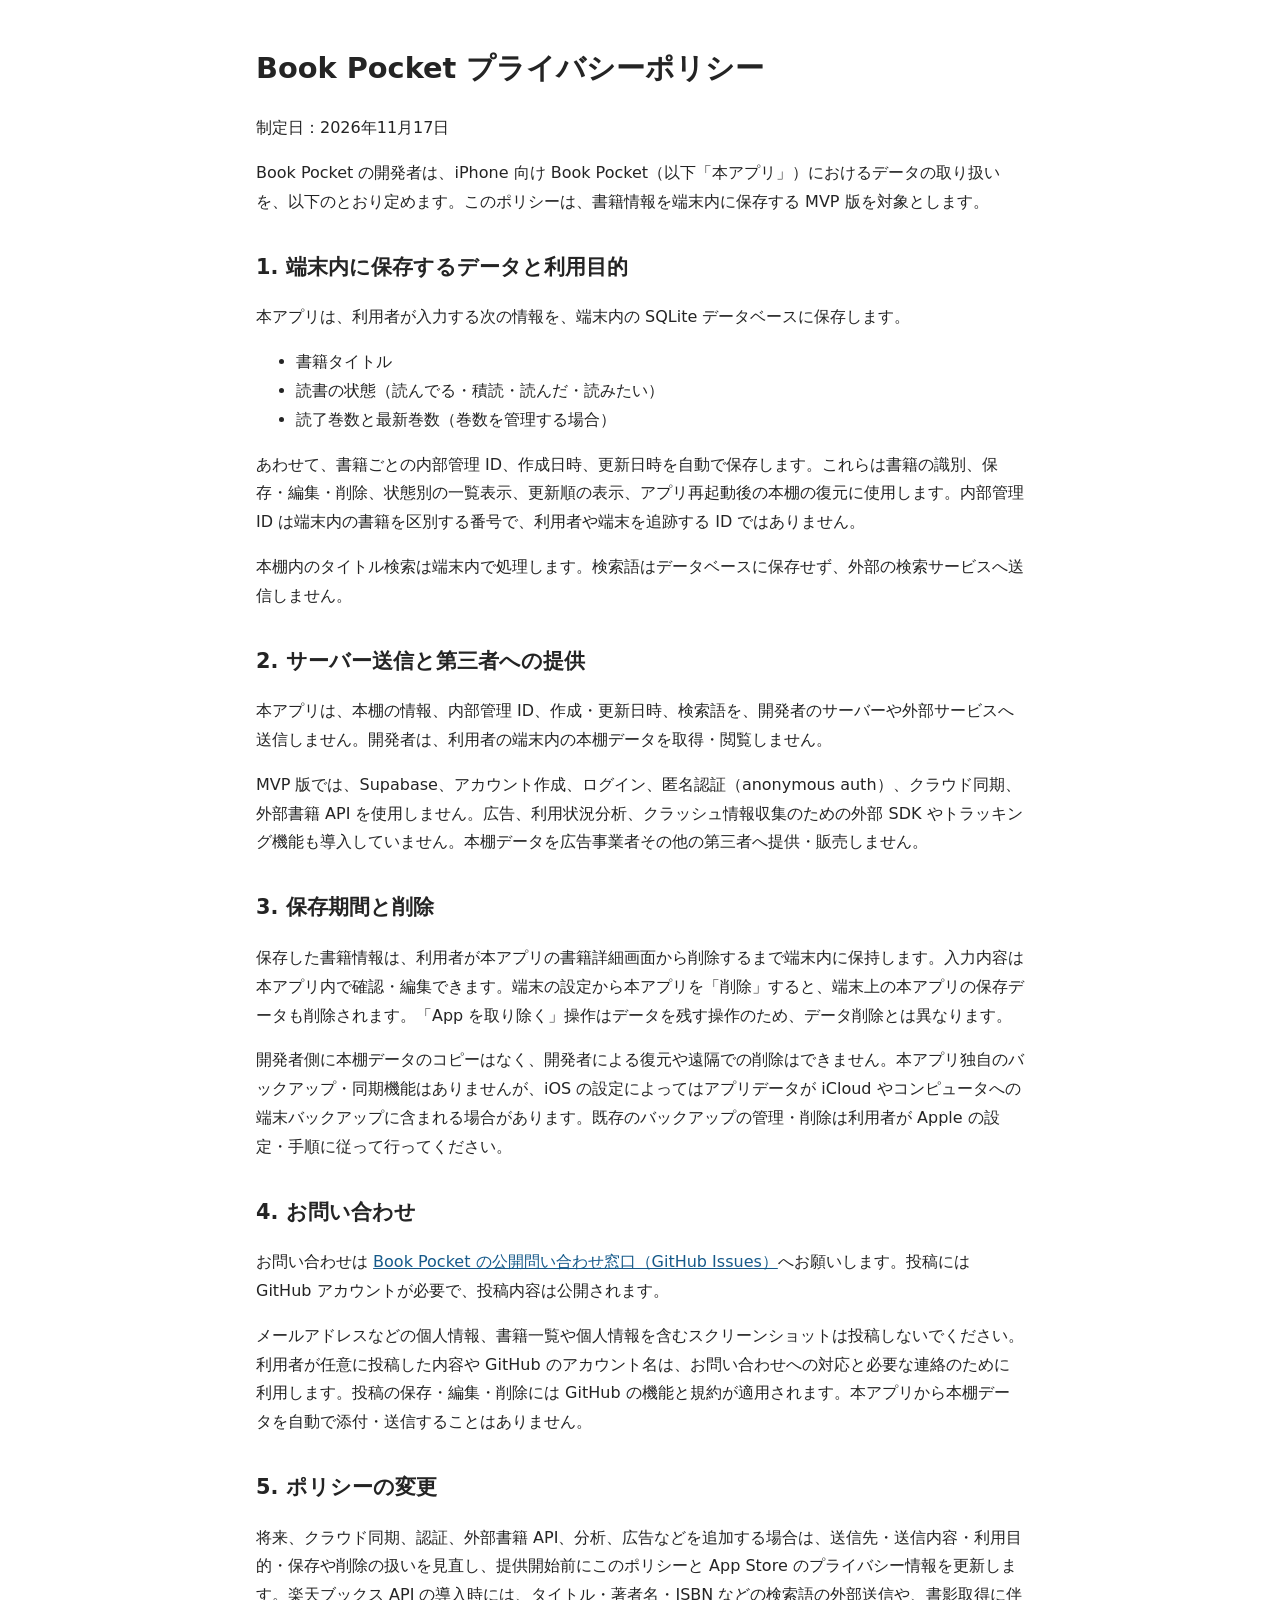
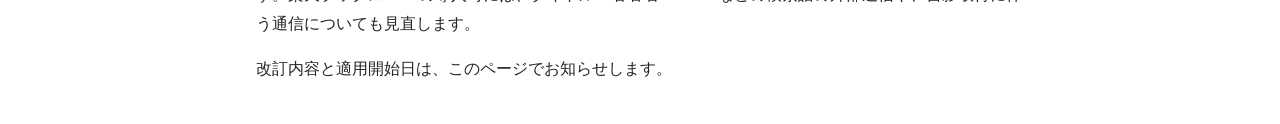
==== privacy-policy/index.html @ 851d6b86 "docs: prepare Book Pocket privacy policy for Pages" ====
<!doctype html>
<html lang="ja">
  <head>
    <meta charset="utf-8">
    <meta name="viewport" content="width=device-width, initial-scale=1">
    <title>Book Pocket プライバシーポリシー</title>
    <style>
      body { max-width: 48rem; margin: 0 auto; padding: 1.5rem; color: #242424; background: #fff; font-family: system-ui, sans-serif; line-height: 1.8; overflow-wrap: anywhere; }
      h1 { font-size: 1.8rem; }
      h2 { margin-top: 2rem; font-size: 1.3rem; }
      a { color: #165a8a; }
    </style>
  </head>
  <body>
    <main>
      <h1>Book Pocket プライバシーポリシー</h1>
      <p>制定日：2026年11月17日</p>
      <p>Book Pocket の開発者は、iPhone 向け Book Pocket（以下「本アプリ」）におけるデータの取り扱いを、以下のとおり定めます。このポリシーは、書籍情報を端末内に保存する MVP 版を対象とします。</p>

      <h2>1. 端末内に保存するデータと利用目的</h2>
      <p>本アプリは、利用者が入力する次の情報を、端末内の SQLite データベースに保存します。</p>
      <ul>
        <li>書籍タイトル</li>
        <li>読書の状態（読んでる・積読・読んだ・読みたい）</li>
        <li>読了巻数と最新巻数（巻数を管理する場合）</li>
      </ul>
      <p>あわせて、書籍ごとの内部管理 ID、作成日時、更新日時を自動で保存します。これらは書籍の識別、保存・編集・削除、状態別の一覧表示、更新順の表示、アプリ再起動後の本棚の復元に使用します。内部管理 ID は端末内の書籍を区別する番号で、利用者や端末を追跡する ID ではありません。</p>
      <p>本棚内のタイトル検索は端末内で処理します。検索語はデータベースに保存せず、外部の検索サービスへ送信しません。</p>

      <h2>2. サーバー送信と第三者への提供</h2>
      <p>本アプリは、本棚の情報、内部管理 ID、作成・更新日時、検索語を、開発者のサーバーや外部サービスへ送信しません。開発者は、利用者の端末内の本棚データを取得・閲覧しません。</p>
      <p>MVP 版では、Supabase、アカウント作成、ログイン、匿名認証（anonymous auth）、クラウド同期、外部書籍 API を使用しません。広告、利用状況分析、クラッシュ情報収集のための外部 SDK やトラッキング機能も導入していません。本棚データを広告事業者その他の第三者へ提供・販売しません。</p>

      <h2>3. 保存期間と削除</h2>
      <p>保存した書籍情報は、利用者が本アプリの書籍詳細画面から削除するまで端末内に保持します。入力内容は本アプリ内で確認・編集できます。端末の設定から本アプリを「削除」すると、端末上の本アプリの保存データも削除されます。「App を取り除く」操作はデータを残す操作のため、データ削除とは異なります。</p>
      <p>開発者側に本棚データのコピーはなく、開発者による復元や遠隔での削除はできません。本アプリ独自のバックアップ・同期機能はありませんが、iOS の設定によってはアプリデータが iCloud やコンピュータへの端末バックアップに含まれる場合があります。既存のバックアップの管理・削除は利用者が Apple の設定・手順に従って行ってください。</p>

      <h2>4. お問い合わせ</h2>
      <p>お問い合わせは <a href="https://github.com/kyzw/bookpocket-site/issues">Book Pocket の公開問い合わせ窓口（GitHub Issues）</a>へお願いします。投稿には GitHub アカウントが必要で、投稿内容は公開されます。</p>
      <p>メールアドレスなどの個人情報、書籍一覧や個人情報を含むスクリーンショットは投稿しないでください。利用者が任意に投稿した内容や GitHub のアカウント名は、お問い合わせへの対応と必要な連絡のために利用します。投稿の保存・編集・削除には GitHub の機能と規約が適用されます。本アプリから本棚データを自動で添付・送信することはありません。</p>

      <h2>5. ポリシーの変更</h2>
      <p>将来、クラウド同期、認証、外部書籍 API、分析、広告などを追加する場合は、送信先・送信内容・利用目的・保存や削除の扱いを見直し、提供開始前にこのポリシーと App Store のプライバシー情報を更新します。楽天ブックス API の導入時には、タイトル・著者名・ISBN などの検索語の外部送信や、書影取得に伴う通信についても見直します。</p>
      <p>改訂内容と適用開始日は、このページでお知らせします。</p>
    </main>
  </body>
</html>
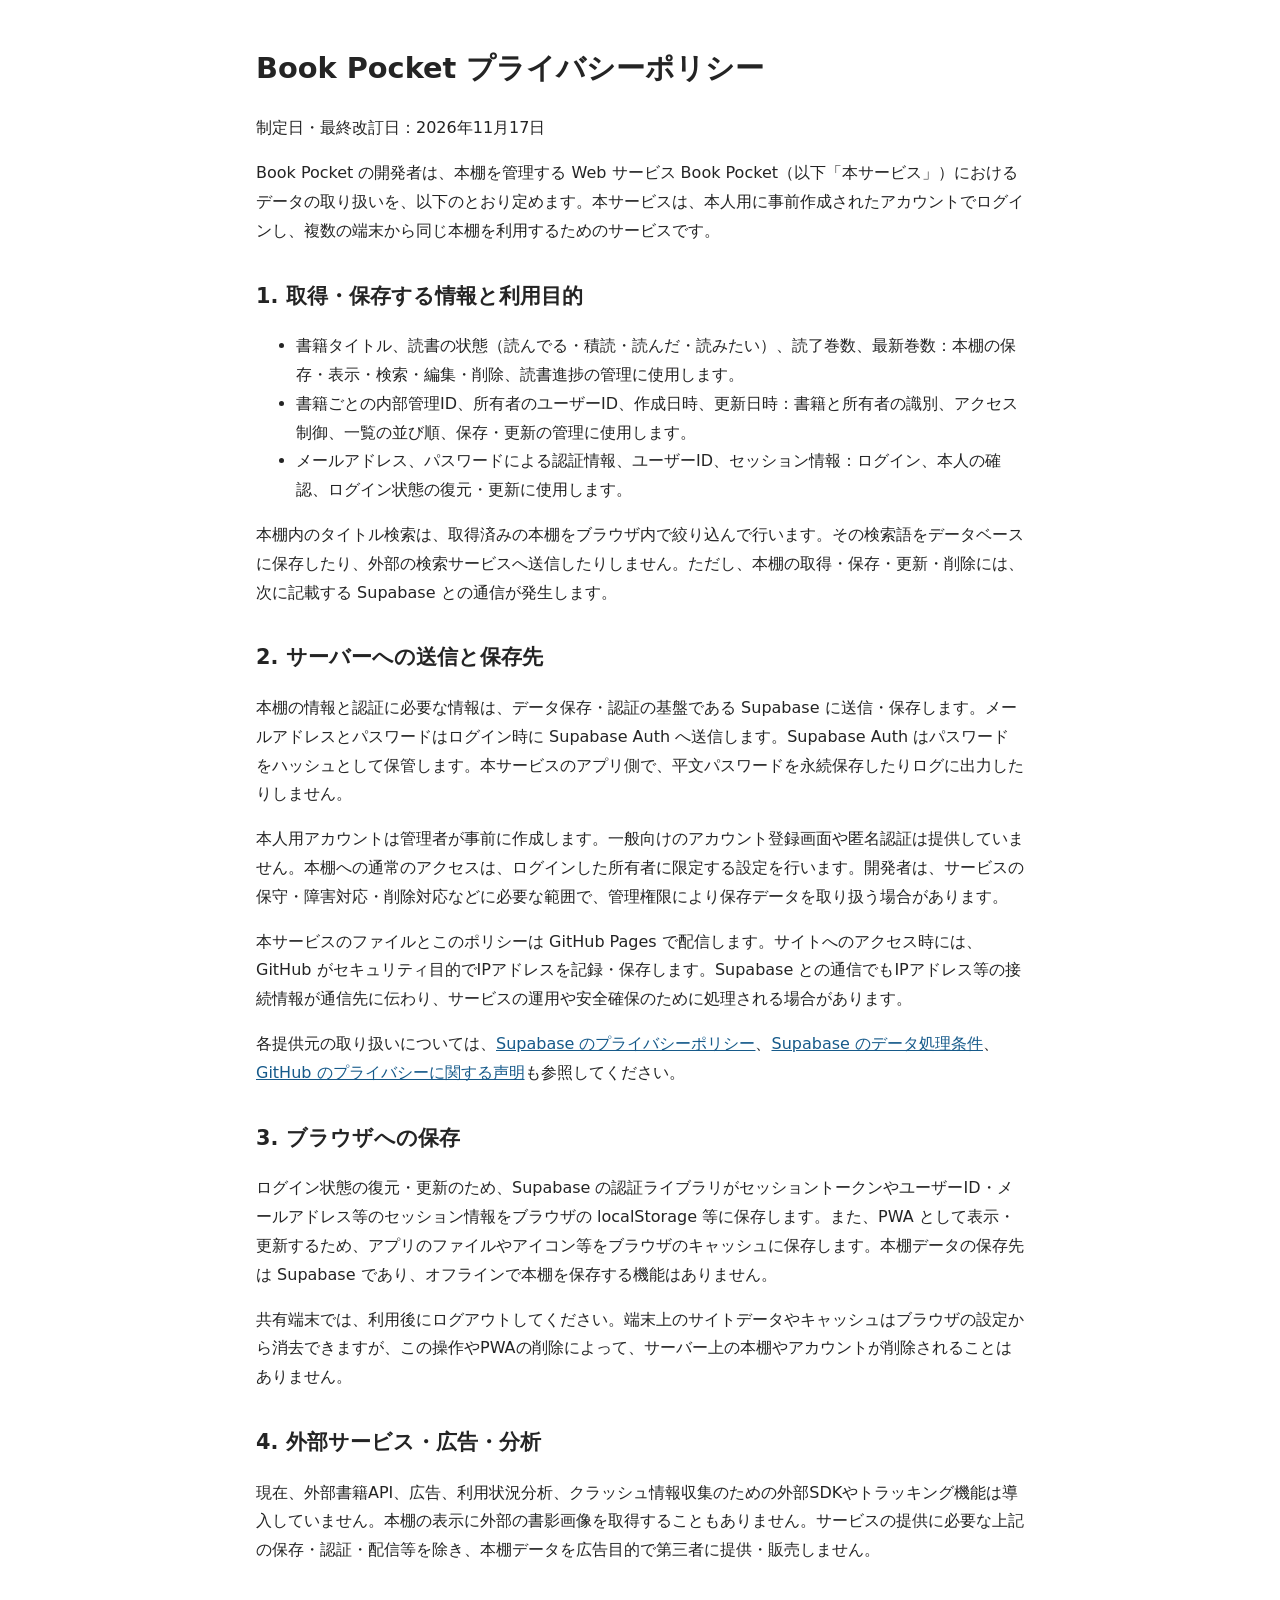
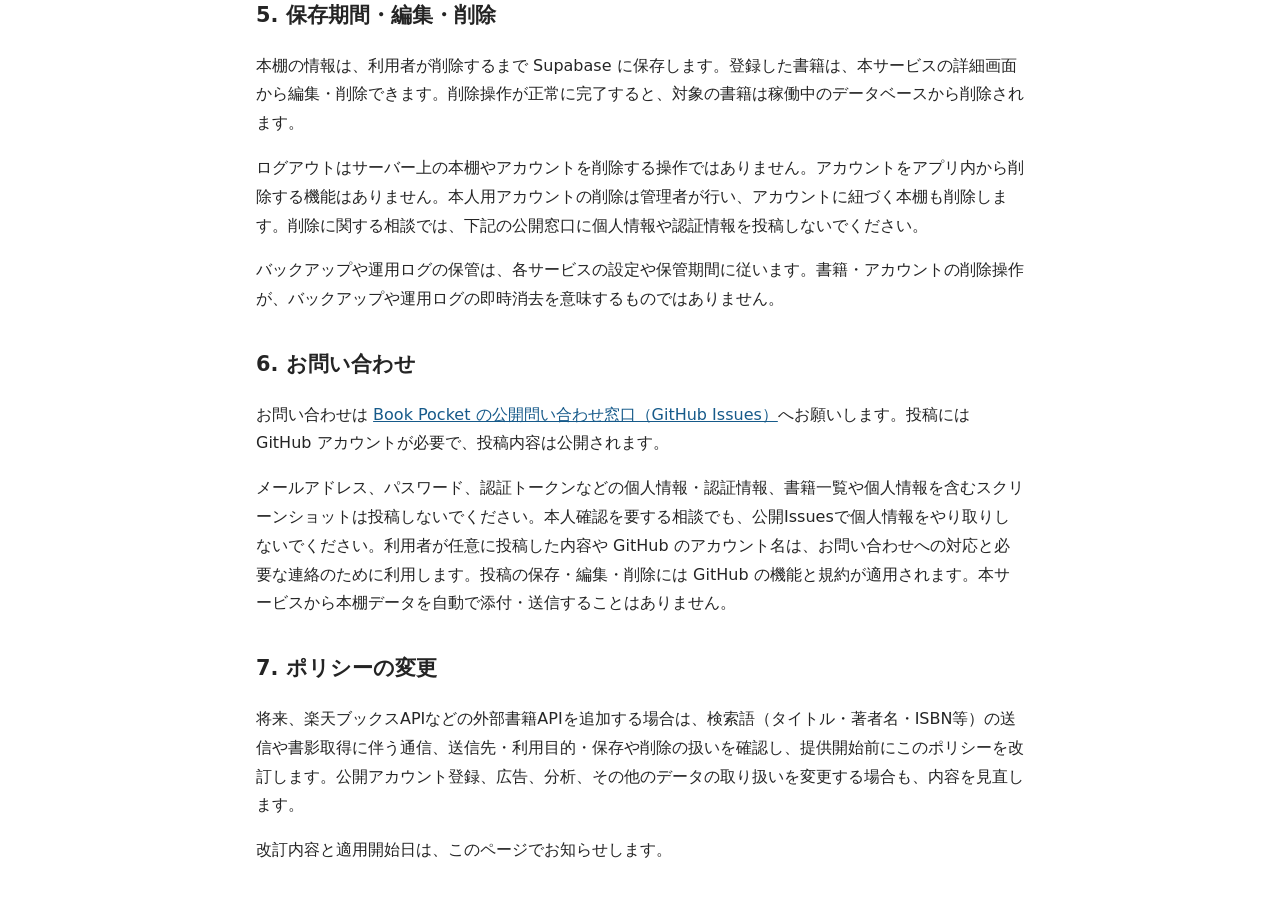
==== commit 2554766e: "Update privacy policy for Supabase web service" ====
--- a/privacy-policy/index.html
+++ b/privacy-policy/index.html
@@ -14,33 +14,41 @@
   <body>
     <main>
       <h1>Book Pocket プライバシーポリシー</h1>
-      <p>制定日：2026年11月17日</p>
-      <p>Book Pocket の開発者は、iPhone 向け Book Pocket（以下「本アプリ」）におけるデータの取り扱いを、以下のとおり定めます。このポリシーは、書籍情報を端末内に保存する MVP 版を対象とします。</p>
+      <p>制定日・最終改訂日：2026年11月17日</p>
+      <p>Book Pocket の開発者は、本棚を管理する Web サービス Book Pocket（以下「本サービス」）におけるデータの取り扱いを、以下のとおり定めます。本サービスは、本人用に事前作成されたアカウントでログインし、複数の端末から同じ本棚を利用するためのサービスです。</p>
 
-      <h2>1. 端末内に保存するデータと利用目的</h2>
-      <p>本アプリは、利用者が入力する次の情報を、端末内の SQLite データベースに保存します。</p>
+      <h2>1. 取得・保存する情報と利用目的</h2>
       <ul>
-        <li>書籍タイトル</li>
-        <li>読書の状態（読んでる・積読・読んだ・読みたい）</li>
-        <li>読了巻数と最新巻数（巻数を管理する場合）</li>
+        <li>書籍タイトル、読書の状態（読んでる・積読・読んだ・読みたい）、読了巻数、最新巻数：本棚の保存・表示・検索・編集・削除、読書進捗の管理に使用します。</li>
+        <li>書籍ごとの内部管理ID、所有者のユーザーID、作成日時、更新日時：書籍と所有者の識別、アクセス制御、一覧の並び順、保存・更新の管理に使用します。</li>
+        <li>メールアドレス、パスワードによる認証情報、ユーザーID、セッション情報：ログイン、本人の確認、ログイン状態の復元・更新に使用します。</li>
       </ul>
-      <p>あわせて、書籍ごとの内部管理 ID、作成日時、更新日時を自動で保存します。これらは書籍の識別、保存・編集・削除、状態別の一覧表示、更新順の表示、アプリ再起動後の本棚の復元に使用します。内部管理 ID は端末内の書籍を区別する番号で、利用者や端末を追跡する ID ではありません。</p>
-      <p>本棚内のタイトル検索は端末内で処理します。検索語はデータベースに保存せず、外部の検索サービスへ送信しません。</p>
+      <p>本棚内のタイトル検索は、取得済みの本棚をブラウザ内で絞り込んで行います。その検索語をデータベースに保存したり、外部の検索サービスへ送信したりしません。ただし、本棚の取得・保存・更新・削除には、次に記載する Supabase との通信が発生します。</p>
 
-      <h2>2. サーバー送信と第三者への提供</h2>
-      <p>本アプリは、本棚の情報、内部管理 ID、作成・更新日時、検索語を、開発者のサーバーや外部サービスへ送信しません。開発者は、利用者の端末内の本棚データを取得・閲覧しません。</p>
-      <p>MVP 版では、Supabase、アカウント作成、ログイン、匿名認証（anonymous auth）、クラウド同期、外部書籍 API を使用しません。広告、利用状況分析、クラッシュ情報収集のための外部 SDK やトラッキング機能も導入していません。本棚データを広告事業者その他の第三者へ提供・販売しません。</p>
+      <h2>2. サーバーへの送信と保存先</h2>
+      <p>本棚の情報と認証に必要な情報は、データ保存・認証の基盤である Supabase に送信・保存します。メールアドレスとパスワードはログイン時に Supabase Auth へ送信します。Supabase Auth はパスワードをハッシュとして保管します。本サービスのアプリ側で、平文パスワードを永続保存したりログに出力したりしません。</p>
+      <p>本人用アカウントは管理者が事前に作成します。一般向けのアカウント登録画面や匿名認証は提供していません。本棚への通常のアクセスは、ログインした所有者に限定する設定を行います。開発者は、サービスの保守・障害対応・削除対応などに必要な範囲で、管理権限により保存データを取り扱う場合があります。</p>
+      <p>本サービスのファイルとこのポリシーは GitHub Pages で配信します。サイトへのアクセス時には、GitHub がセキュリティ目的でIPアドレスを記録・保存します。Supabase との通信でもIPアドレス等の接続情報が通信先に伝わり、サービスの運用や安全確保のために処理される場合があります。</p>
+      <p>各提供元の取り扱いについては、<a href="https://supabase.com/privacy">Supabase のプライバシーポリシー</a>、<a href="https://supabase.com/legal/customer-resources/data-processing-addendum">Supabase のデータ処理条件</a>、<a href="https://docs.github.com/en/site-policy/privacy-policies/github-general-privacy-statement">GitHub のプライバシーに関する声明</a>も参照してください。</p>
 
-      <h2>3. 保存期間と削除</h2>
-      <p>保存した書籍情報は、利用者が本アプリの書籍詳細画面から削除するまで端末内に保持します。入力内容は本アプリ内で確認・編集できます。端末の設定から本アプリを「削除」すると、端末上の本アプリの保存データも削除されます。「App を取り除く」操作はデータを残す操作のため、データ削除とは異なります。</p>
-      <p>開発者側に本棚データのコピーはなく、開発者による復元や遠隔での削除はできません。本アプリ独自のバックアップ・同期機能はありませんが、iOS の設定によってはアプリデータが iCloud やコンピュータへの端末バックアップに含まれる場合があります。既存のバックアップの管理・削除は利用者が Apple の設定・手順に従って行ってください。</p>
+      <h2>3. ブラウザへの保存</h2>
+      <p>ログイン状態の復元・更新のため、Supabase の認証ライブラリがセッショントークンやユーザーID・メールアドレス等のセッション情報をブラウザの localStorage 等に保存します。また、PWA として表示・更新するため、アプリのファイルやアイコン等をブラウザのキャッシュに保存します。本棚データの保存先は Supabase であり、オフラインで本棚を保存する機能はありません。</p>
+      <p>共有端末では、利用後にログアウトしてください。端末上のサイトデータやキャッシュはブラウザの設定から消去できますが、この操作やPWAの削除によって、サーバー上の本棚やアカウントが削除されることはありません。</p>
 
-      <h2>4. お問い合わせ</h2>
+      <h2>4. 外部サービス・広告・分析</h2>
+      <p>現在、外部書籍API、広告、利用状況分析、クラッシュ情報収集のための外部SDKやトラッキング機能は導入していません。本棚の表示に外部の書影画像を取得することもありません。サービスの提供に必要な上記の保存・認証・配信等を除き、本棚データを広告目的で第三者に提供・販売しません。</p>
+
+      <h2>5. 保存期間・編集・削除</h2>
+      <p>本棚の情報は、利用者が削除するまで Supabase に保存します。登録した書籍は、本サービスの詳細画面から編集・削除できます。削除操作が正常に完了すると、対象の書籍は稼働中のデータベースから削除されます。</p>
+      <p>ログアウトはサーバー上の本棚やアカウントを削除する操作ではありません。アカウントをアプリ内から削除する機能はありません。本人用アカウントの削除は管理者が行い、アカウントに紐づく本棚も削除します。削除に関する相談では、下記の公開窓口に個人情報や認証情報を投稿しないでください。</p>
+      <p>バックアップや運用ログの保管は、各サービスの設定や保管期間に従います。書籍・アカウントの削除操作が、バックアップや運用ログの即時消去を意味するものではありません。</p>
+
+      <h2>6. お問い合わせ</h2>
       <p>お問い合わせは <a href="https://github.com/kyzw/bookpocket-site/issues">Book Pocket の公開問い合わせ窓口（GitHub Issues）</a>へお願いします。投稿には GitHub アカウントが必要で、投稿内容は公開されます。</p>
-      <p>メールアドレスなどの個人情報、書籍一覧や個人情報を含むスクリーンショットは投稿しないでください。利用者が任意に投稿した内容や GitHub のアカウント名は、お問い合わせへの対応と必要な連絡のために利用します。投稿の保存・編集・削除には GitHub の機能と規約が適用されます。本アプリから本棚データを自動で添付・送信することはありません。</p>
+      <p>メールアドレス、パスワード、認証トークンなどの個人情報・認証情報、書籍一覧や個人情報を含むスクリーンショットは投稿しないでください。本人確認を要する相談でも、公開Issuesで個人情報をやり取りしないでください。利用者が任意に投稿した内容や GitHub のアカウント名は、お問い合わせへの対応と必要な連絡のために利用します。投稿の保存・編集・削除には GitHub の機能と規約が適用されます。本サービスから本棚データを自動で添付・送信することはありません。</p>
 
-      <h2>5. ポリシーの変更</h2>
-      <p>将来、クラウド同期、認証、外部書籍 API、分析、広告などを追加する場合は、送信先・送信内容・利用目的・保存や削除の扱いを見直し、提供開始前にこのポリシーと App Store のプライバシー情報を更新します。楽天ブックス API の導入時には、タイトル・著者名・ISBN などの検索語の外部送信や、書影取得に伴う通信についても見直します。</p>
+      <h2>7. ポリシーの変更</h2>
+      <p>将来、楽天ブックスAPIなどの外部書籍APIを追加する場合は、検索語（タイトル・著者名・ISBN等）の送信や書影取得に伴う通信、送信先・利用目的・保存や削除の扱いを確認し、提供開始前にこのポリシーを改訂します。公開アカウント登録、広告、分析、その他のデータの取り扱いを変更する場合も、内容を見直します。</p>
       <p>改訂内容と適用開始日は、このページでお知らせします。</p>
     </main>
   </body>
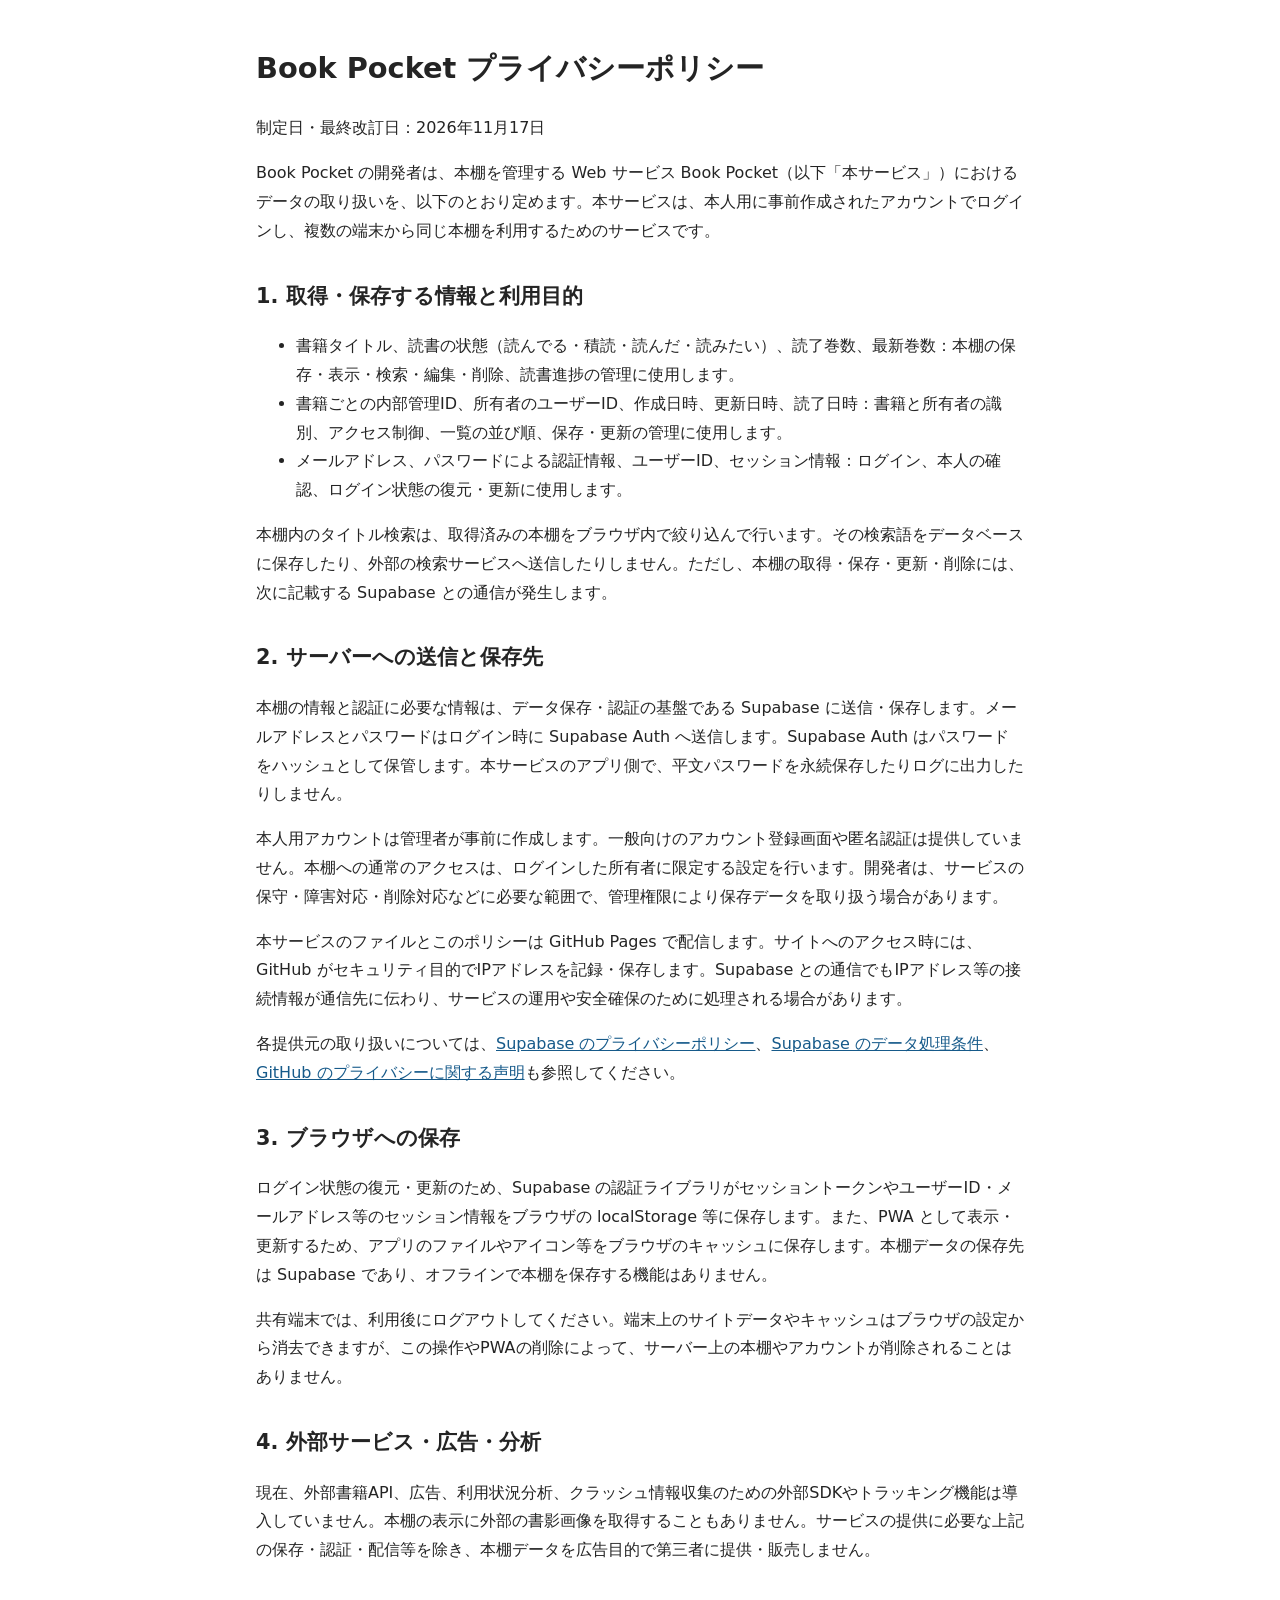
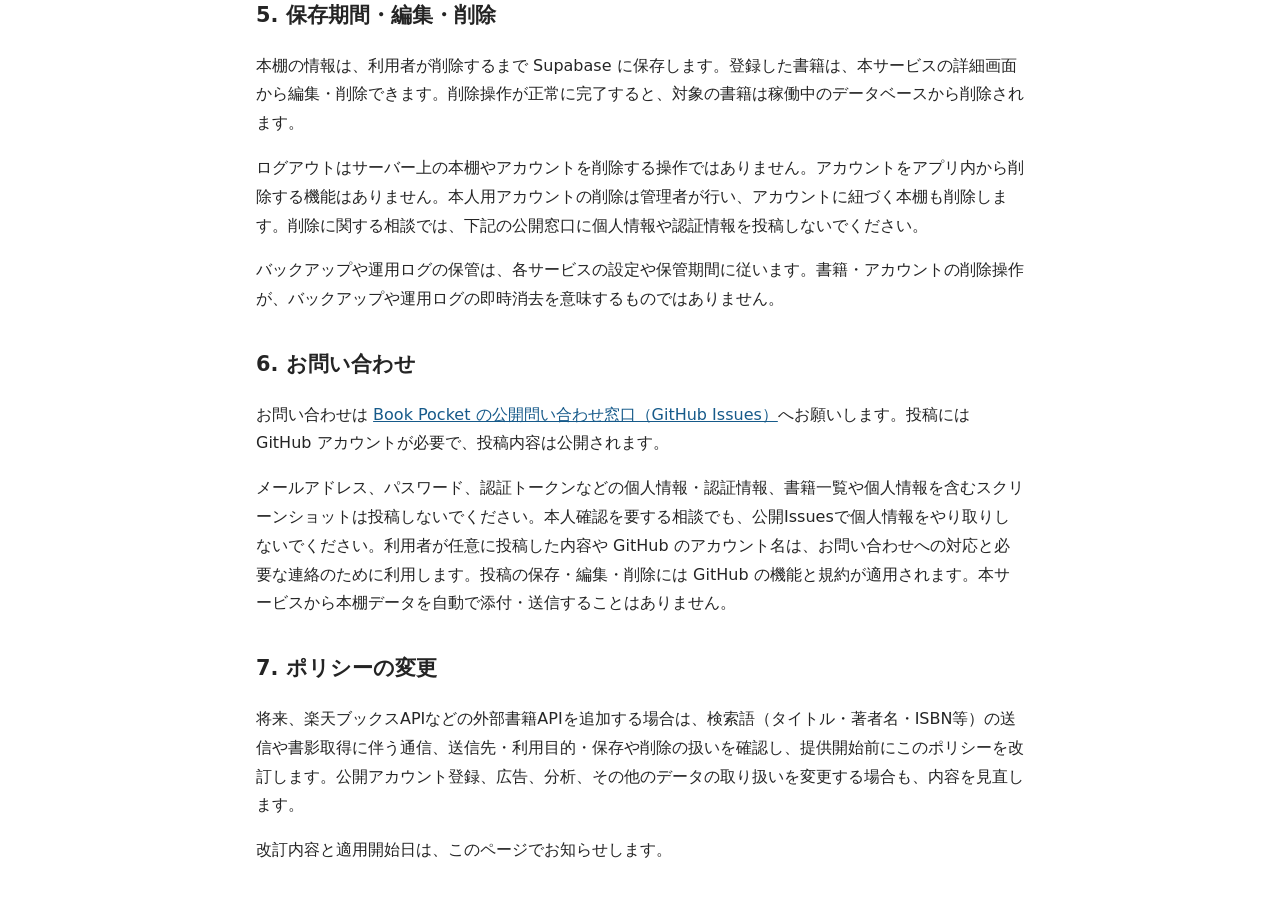
==== commit 46456b06: "Deploy Book Pocket 9bbd114ece2b578ca5239b9fd1f90c1f22713710" ====
--- a/privacy-policy/index.html
+++ b/privacy-policy/index.html
@@ -20,7 +20,7 @@
       <h2>1. 取得・保存する情報と利用目的</h2>
       <ul>
         <li>書籍タイトル、読書の状態（読んでる・積読・読んだ・読みたい）、読了巻数、最新巻数：本棚の保存・表示・検索・編集・削除、読書進捗の管理に使用します。</li>
-        <li>書籍ごとの内部管理ID、所有者のユーザーID、作成日時、更新日時：書籍と所有者の識別、アクセス制御、一覧の並び順、保存・更新の管理に使用します。</li>
+        <li>書籍ごとの内部管理ID、所有者のユーザーID、作成日時、更新日時、読了日時：書籍と所有者の識別、アクセス制御、一覧の並び順、保存・更新の管理に使用します。</li>
         <li>メールアドレス、パスワードによる認証情報、ユーザーID、セッション情報：ログイン、本人の確認、ログイン状態の復元・更新に使用します。</li>
       </ul>
       <p>本棚内のタイトル検索は、取得済みの本棚をブラウザ内で絞り込んで行います。その検索語をデータベースに保存したり、外部の検索サービスへ送信したりしません。ただし、本棚の取得・保存・更新・削除には、次に記載する Supabase との通信が発生します。</p>
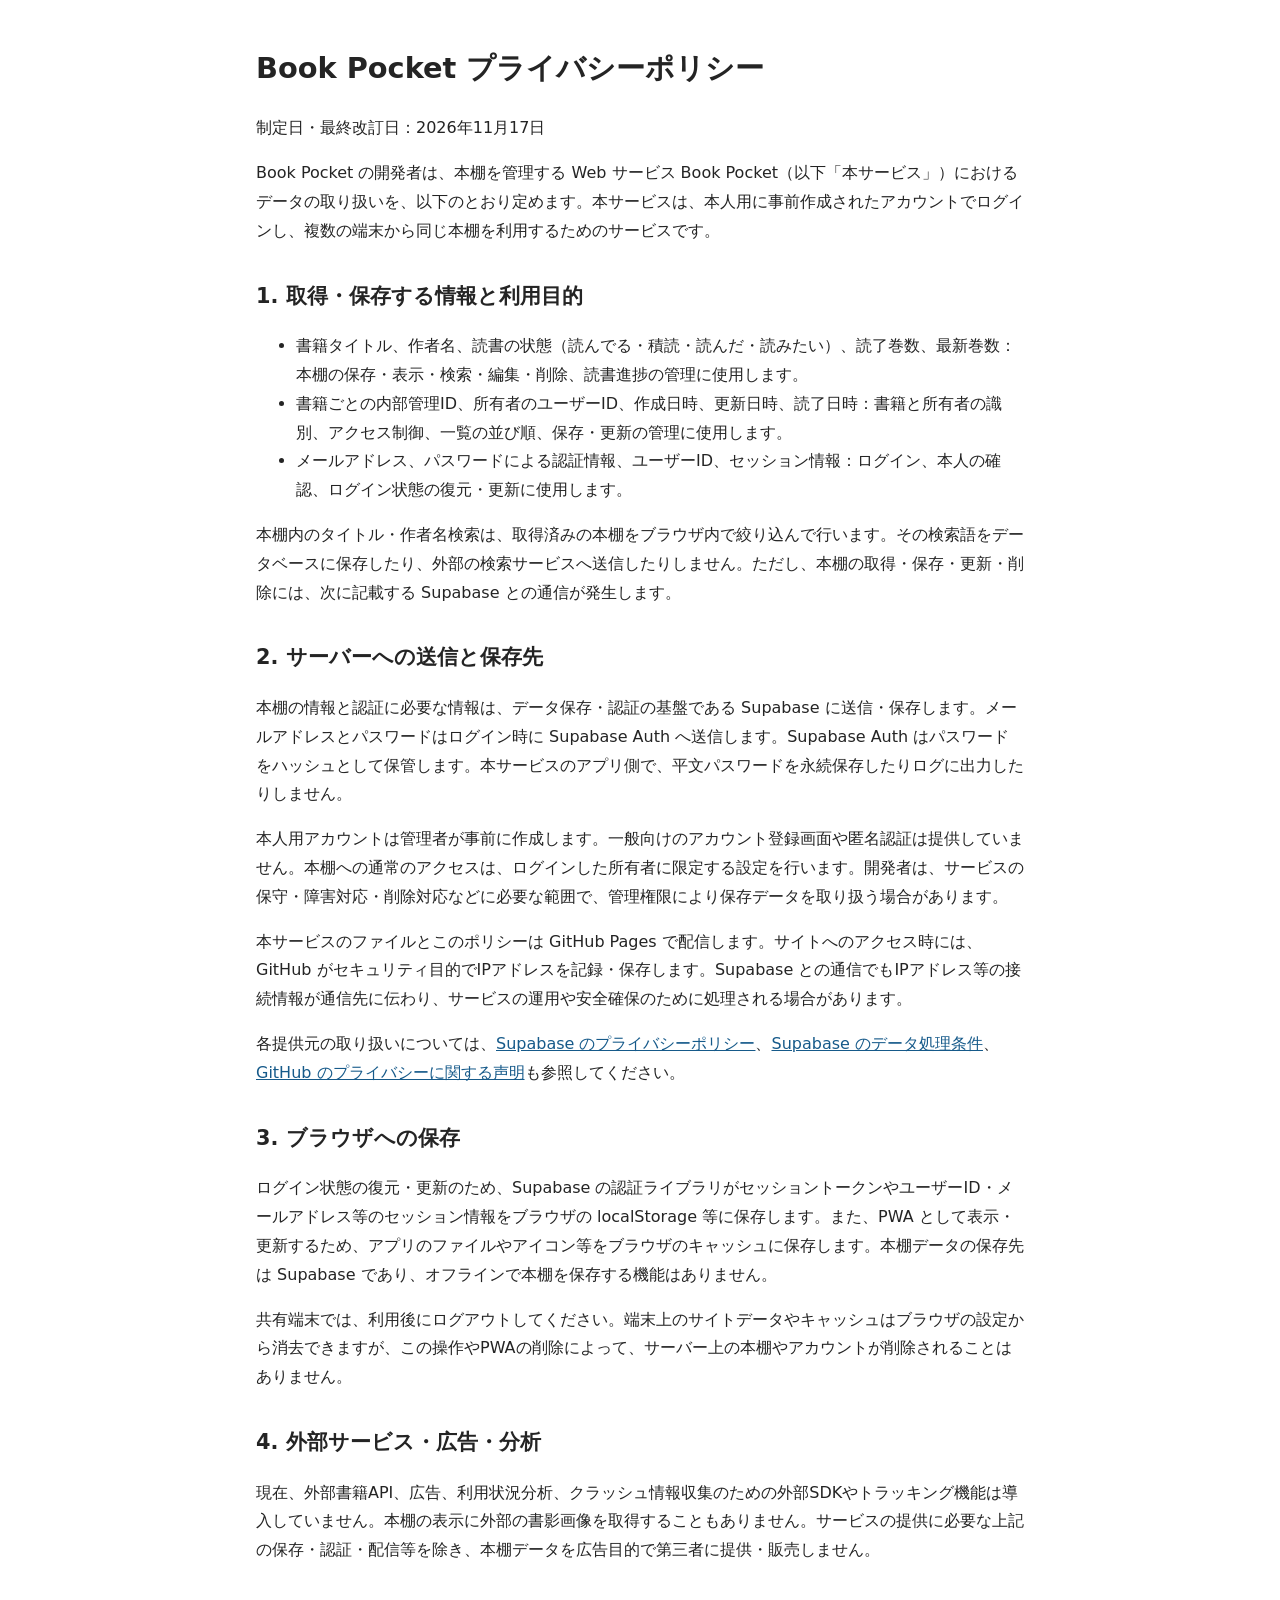
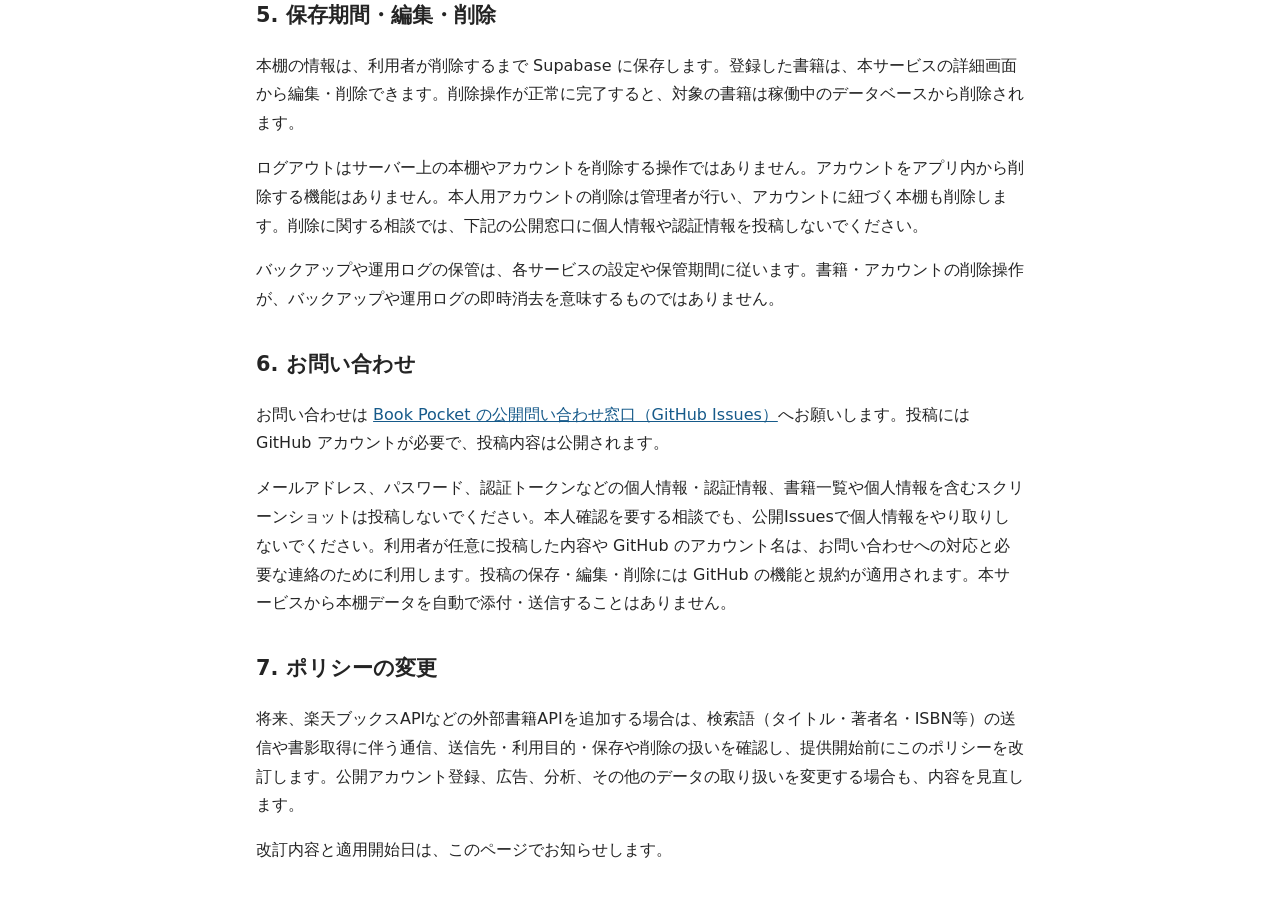
==== commit 078b0e21: "Deploy Book Pocket c7347965436e84a9b587c32f6e4d83801d3f44b8" ====
--- a/privacy-policy/index.html
+++ b/privacy-policy/index.html
@@ -19,11 +19,11 @@
 
       <h2>1. 取得・保存する情報と利用目的</h2>
       <ul>
-        <li>書籍タイトル、読書の状態（読んでる・積読・読んだ・読みたい）、読了巻数、最新巻数：本棚の保存・表示・検索・編集・削除、読書進捗の管理に使用します。</li>
+        <li>書籍タイトル、作者名、読書の状態（読んでる・積読・読んだ・読みたい）、読了巻数、最新巻数：本棚の保存・表示・検索・編集・削除、読書進捗の管理に使用します。</li>
         <li>書籍ごとの内部管理ID、所有者のユーザーID、作成日時、更新日時、読了日時：書籍と所有者の識別、アクセス制御、一覧の並び順、保存・更新の管理に使用します。</li>
         <li>メールアドレス、パスワードによる認証情報、ユーザーID、セッション情報：ログイン、本人の確認、ログイン状態の復元・更新に使用します。</li>
       </ul>
-      <p>本棚内のタイトル検索は、取得済みの本棚をブラウザ内で絞り込んで行います。その検索語をデータベースに保存したり、外部の検索サービスへ送信したりしません。ただし、本棚の取得・保存・更新・削除には、次に記載する Supabase との通信が発生します。</p>
+      <p>本棚内のタイトル・作者名検索は、取得済みの本棚をブラウザ内で絞り込んで行います。その検索語をデータベースに保存したり、外部の検索サービスへ送信したりしません。ただし、本棚の取得・保存・更新・削除には、次に記載する Supabase との通信が発生します。</p>
 
       <h2>2. サーバーへの送信と保存先</h2>
       <p>本棚の情報と認証に必要な情報は、データ保存・認証の基盤である Supabase に送信・保存します。メールアドレスとパスワードはログイン時に Supabase Auth へ送信します。Supabase Auth はパスワードをハッシュとして保管します。本サービスのアプリ側で、平文パスワードを永続保存したりログに出力したりしません。</p>
